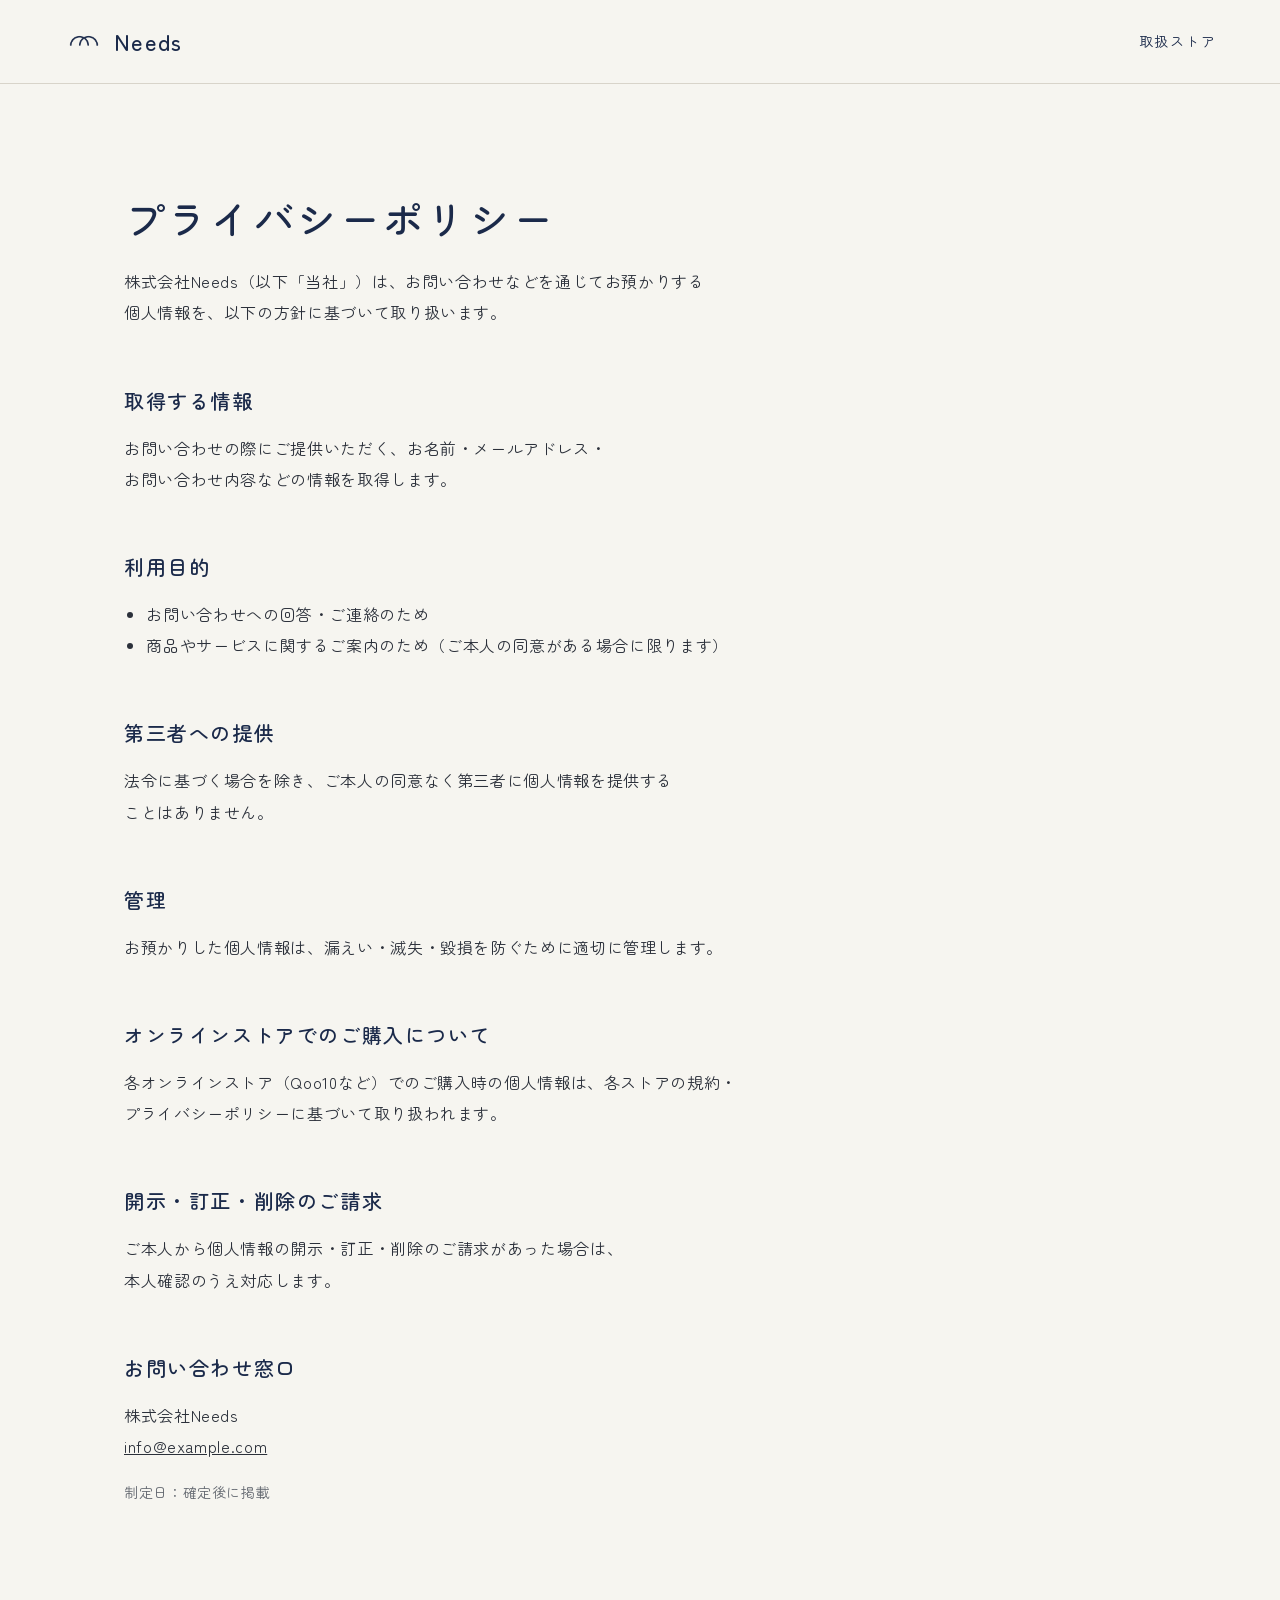
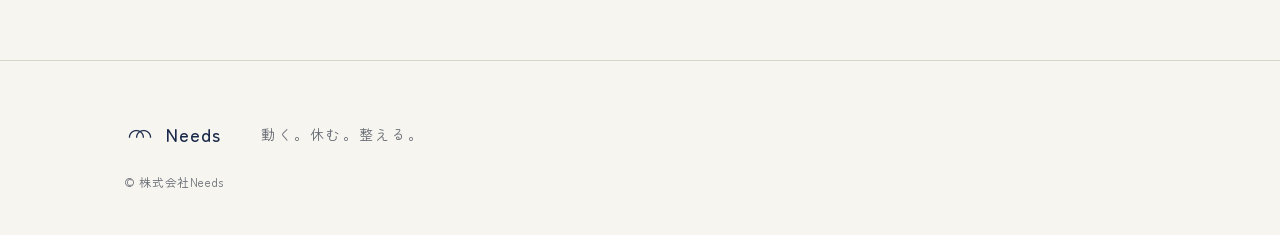
==== privacy/index.html @ da4162ab "Needs ブランドサイトを公開 - トップページ（コンセプト・取り扱うもの・提携サロン・はじめた理由・取扱ストアほか） - プライバシーポリシー - 店名・所在地・メールアドレス・ストアURLは仮の" ====
<!doctype html>
<html lang="ja">
<head>
  <meta charset="utf-8">
  <meta name="viewport" content="width=device-width, initial-scale=1, viewport-fit=cover">
  <title>プライバシーポリシー｜Needs</title>
  <meta name="robots" content="noindex">
  <link rel="icon" type="image/png" href="../favicon.png">
  <link rel="preconnect" href="https://fonts.googleapis.com">
  <link rel="preconnect" href="https://fonts.gstatic.com" crossorigin>
  <link rel="stylesheet" href="https://fonts.googleapis.com/css2?family=Zen+Maru+Gothic:wght@400;500;700&display=swap">
  <link rel="stylesheet" href="../assets/css/style.css">
</head>
<body class="page">

<header class="site-header">
  <a class="brand" href="../">
    <img src="../assets/icon/logo-mark.png" alt="" width="40" height="40">
    <span>Needs</span>
  </a>
  <nav class="site-nav" aria-label="サイト">
    <a href="../#stores" class="site-nav__store">取扱ストア</a>
  </nav>
</header>

<main class="policy">
  <div class="wrap">
    <h1>プライバシーポリシー</h1>
    <!-- TODO: 確認 公開前に内容を確認し、必要に応じて専門家のチェックを受ける -->
    <div class="prose">
      <p>株式会社Needs<wbr>（以下<wbr>「当社」）は、<wbr>お問い合わせなどを<wbr>通じてお預かりする<wbr>個人情報を、<wbr>以下の<wbr>方針に<wbr>基づいて<wbr>取り扱います。</p>

      <h2>取得する<wbr>情報</h2>
      <p>お問い合わせの<wbr>際に<wbr>ご提供いただく、<wbr>お名前・<wbr>メールアドレス・<wbr>お問い合わせ内容などの<wbr>情報を<wbr>取得します。</p>

      <h2>利用目的</h2>
      <ul>
        <li>お問い合わせへの<wbr>回答・<wbr>ご連絡の<wbr>ため</li>
        <li>商品や<wbr>サービスに<wbr>関する<wbr>ご案内の<wbr>ため<wbr>（ご本人の<wbr>同意が<wbr>ある<wbr>場合に<wbr>限ります）</li>
      </ul>

      <h2>第三者への<wbr>提供</h2>
      <p>法令に<wbr>基づく<wbr>場合を<wbr>除き、<wbr>ご本人の<wbr>同意なく<wbr>第三者に<wbr>個人情報を<wbr>提供する<wbr>ことは<wbr>ありません。</p>

      <h2>管理</h2>
      <p>お預かりした<wbr>個人情報は、<wbr>漏えい・滅失・毀損を<wbr>防ぐ<wbr>ために<wbr>適切に<wbr>管理します。</p>

      <h2>オンラインストアでの<wbr>ご購入に<wbr>ついて</h2>
      <p>各オンラインストア（Qoo10など）での<wbr>ご購入時の<wbr>個人情報は、<wbr>各ストアの<wbr>規約・プライバシーポリシーに<wbr>基づいて<wbr>取り扱われます。</p>

      <h2>開示・訂正・削除の<wbr>ご請求</h2>
      <p>ご本人から<wbr>個人情報の<wbr>開示・訂正・削除の<wbr>ご請求が<wbr>あった<wbr>場合は、<wbr>本人確認の<wbr>うえ対応します。</p>

      <h2>お問い合わせ窓口</h2>
      <!-- TODO: 差し替え 問い合わせメールアドレス -->
      <p>株式会社Needs<br><a href="mailto:info@example.com">info@example.com</a></p>

      <!-- TODO: 差し替え 制定日 -->
      <p class="policy__meta">制定日：確定後に<wbr>掲載</p>
    </div>
  </div>
</main>

<footer class="site-footer">
  <div class="wrap site-footer__inner">
    <a class="brand" href="../">
      <img src="../assets/icon/logo-mark.png" alt="" width="32" height="32">
      <span>Needs</span>
    </a>
    <p class="site-footer__tag">動く。<wbr>休む。<wbr>整える。</p>
    <p class="site-footer__copy"><small>&copy; 株式会社Needs</small></p>
  </div>
</footer>

</body>
</html>
---- assets/css/style.css ----
/* ==========================================================================
   Needs — セルフケアのセレクトショップ
   色: 生成り(paper) と 藍(ink) の2色が軸。ink の面は「はじめた理由」だけ。
   書体: Zen Maru Gothic 1書体。アイコンの丸い線端と揃える。
   ========================================================================== */

:root {
  --paper: #F6F5F0;
  --paper-2: #ECE9E1;
  --ink: #1B2A4A;
  --text: #2B303A;
  --muted: #62676F;
  --line: #D8D4CA;
  --moss: #5F7052;
  --on-ink: #EEF0F3;
  --on-ink-muted: #B9C0CC;

  --font: "Zen Maru Gothic", "Hiragino Maru Gothic ProN", "BIZ UDPGothic", "Hiragino Sans", "Yu Gothic", sans-serif;

  /* 文字サイズ（16px基準・約1.25倍刻み） */
  --fs-sm: 0.875rem;
  --fs-base: 1rem;
  --fs-md: 1.25rem;
  --fs-lg: clamp(1.375rem, 1.1rem + 1vw, 1.75rem);
  --fs-xl: clamp(1.75rem, 1.3rem + 1.8vw, 2.5rem);

  --gutter: clamp(20px, 5vw, 64px);
  --section: clamp(88px, 12vw, 168px);
  --measure: 34em;
}

*,
*::before,
*::after { box-sizing: border-box; }

html { scroll-behavior: smooth; }

body {
  margin: 0;
  background: var(--paper);
  color: var(--text);
  font-family: var(--font);
  font-size: var(--fs-base);
  line-height: 1.95;
  letter-spacing: 0.04em;
  font-feature-settings: "palt" 0;
  -webkit-font-smoothing: antialiased;
  text-rendering: optimizeLegibility;
}

img { display: block; max-width: 100%; height: auto; }

/* 日本語の改行：HTML に入れた <wbr>（文節の区切り、tools/add-wbr.py で挿入）でだけ折り返す。
   1文節が1行に収まらないときだけ、途中で折る */
body {
  word-break: keep-all;
  overflow-wrap: anywhere;
  line-break: strict;
}
p, li, h1, h2, h3, dd, figcaption { text-wrap: pretty; }
.ib { display: inline-block; }

h1, h2, h3, p, ul, ol, dl, dd, figure { margin: 0; }
ul, ol { padding: 0; list-style: none; }

h1, h2, h3 {
  color: var(--ink);
  font-weight: 500;
  line-height: 1.6;
  letter-spacing: 0.08em;
}

a { color: inherit; }

:focus-visible {
  outline: 2px solid var(--ink);
  outline-offset: 4px;
  border-radius: 2px;
}

.visually-hidden {
  position: absolute !important;
  width: 1px; height: 1px;
  overflow: hidden;
  clip: rect(0 0 0 0);
  white-space: nowrap;
}

.skip {
  position: absolute;
  left: 16px; top: -100px;
  z-index: 100;
  padding: 8px 16px;
  background: var(--ink);
  color: var(--on-ink);
}
.skip:focus { top: 16px; }

.wrap {
  width: 100%;
  max-width: 1160px;
  margin-inline: auto;
  padding-inline: var(--gutter);
}

.prose { max-width: var(--measure); }
.prose p + p { margin-top: 1.2em; }

/* ボタン：角丸は小さめ。ロゴの弧と喧嘩しない程度 */
.button {
  display: inline-flex;
  align-items: center;
  min-height: 52px;
  padding: 0 32px;
  border: 1px solid var(--ink);
  border-radius: 999px;
  background: var(--ink);
  color: var(--on-ink);
  font-size: var(--fs-sm);
  font-weight: 500;
  letter-spacing: 0.12em;
  text-decoration: none;
  transition: background-color .2s, color .2s;
}
.button:hover { background: transparent; color: var(--ink); }

.section-head { margin-bottom: clamp(40px, 6vw, 72px); }
.section-head h2 { font-size: var(--fs-xl); }
.section-head p { margin-top: 16px; max-width: var(--measure); color: var(--muted); }

/* --------------------------------------------------------------------------
   ヘッダー
   -------------------------------------------------------------------------- */
.site-header {
  position: absolute;
  inset: 0 0 auto 0;
  z-index: 10;
  display: flex;
  align-items: center;
  justify-content: space-between;
  gap: 24px;
  padding: calc(20px + env(safe-area-inset-top, 0px)) var(--gutter) 20px;
}

.brand {
  display: inline-flex;
  align-items: center;
  gap: 10px;
  color: var(--ink);
  font-size: 1.375rem;
  font-weight: 500;
  letter-spacing: 0.06em;
  text-decoration: none;
}
.brand img { width: 40px; height: 40px; }

.site-nav { display: flex; gap: clamp(20px, 3vw, 40px); }
.site-nav a {
  color: var(--ink);
  font-size: var(--fs-sm);
  letter-spacing: 0.1em;
  text-decoration: none;
  padding-block: 6px;
  background: linear-gradient(currentColor, currentColor) no-repeat left bottom / 0 1px;
  transition: background-size .25s;
}
.site-nav a:hover { background-size: 100% 1px; }

@media (max-width: 760px) {
  .site-nav a:not(.site-nav__store) { display: none; }
}

/* --------------------------------------------------------------------------
   ファーストビュー：キャッチを写真の左の余白に置く
   -------------------------------------------------------------------------- */
.hero {
  position: relative;
  min-height: min(100svh, 980px);
  overflow: hidden;
  isolation: isolate;
}

.hero__img {
  position: absolute;
  inset: 0;
  z-index: -2;
  width: 100%;
  height: 100%;
  object-fit: cover;
  object-position: 72% 50%;
}

.hero__body {
  position: relative;
  min-height: inherit;
  display: grid;
  grid-template-rows: 1fr auto;
  padding: calc(120px + env(safe-area-inset-top, 0px)) var(--gutter) clamp(40px, 7vh, 80px);
}

.hero__catch {
  align-self: center;
  margin-left: clamp(0px, 4vw, 72px);
  font-size: clamp(2.125rem, 1.2rem + 3.4vw, 4.25rem);
  font-weight: 500;
  line-height: 1.55;
  letter-spacing: 0.1em;
}
.hero__catch span {
  display: block;
  white-space: nowrap;
}

.hero__foot {
  display: flex;
  flex-wrap: wrap;
  align-items: flex-end;
  gap: 20px 40px;
}
.hero__lead {
  color: var(--ink);
  font-size: var(--fs-base);
  letter-spacing: 0.12em;
  line-height: 1.9;
}

@media (max-width: 760px) {
  .hero { min-height: 100svh; }
  .hero__img { object-position: 80% 50%; }
  /* 写真の上でも読めるよう、左側だけ生成り色を薄く重ねる */
  .hero::before {
    content: "";
    position: absolute;
    inset: 0;
    z-index: -1;
    background: linear-gradient(90deg, rgba(246, 245, 240, .88) 0%, rgba(246, 245, 240, .6) 48%, rgba(246, 245, 240, 0) 78%),
                linear-gradient(0deg, rgba(246, 245, 240, .92) 0%, rgba(246, 245, 240, 0) 36%);
  }
  .hero__body { padding-top: calc(104px + env(safe-area-inset-top, 0px)); }
  .hero__catch { align-self: start; margin: 8vh 0 0; font-size: clamp(1.875rem, 0.9rem + 4.6vw, 2.5rem); letter-spacing: 0.06em; }
}

/* ページ読み込み時の演出はここだけ：キャッチを1行ずつ */
@media (prefers-reduced-motion: no-preference) {
  .hero__catch span {
    opacity: 0;
    translate: 0 0.4em;
    animation: settle 1.4s cubic-bezier(.2, .7, .2, 1) forwards;
  }
  .hero__catch span:first-child { animation-delay: .2s; }
  .hero__catch span:last-child { animation-delay: .75s; }
  .hero__foot { opacity: 0; animation: settle 1s ease 1.4s forwards; }
}
@keyframes settle { to { opacity: 1; translate: 0 0; } }

/* --------------------------------------------------------------------------
   コンセプト：動く。休む。整える。
   -------------------------------------------------------------------------- */
.concept { padding-block: var(--section); }

.concept__lead {
  color: var(--ink);
  font-size: var(--fs-lg);
  line-height: 2;
  letter-spacing: 0.08em;
}

.verbs {
  display: grid;
  grid-template-columns: repeat(3, 1fr);
  margin-block: clamp(64px, 9vw, 120px);
  border-top: 1px solid var(--line);
  border-bottom: 1px solid var(--line);
}

/* 大きな言葉と、その下に添える文。3列を左から読む */
.verb {
  display: flex;
  flex-direction: column;
  align-items: center;
  gap: clamp(24px, 3vw, 36px);
  padding: clamp(40px, 6vw, 72px) clamp(12px, 2vw, 24px);
}
.verb + .verb { border-left: 1px solid var(--line); }

.verb__word {
  color: var(--ink);
  font-size: clamp(2rem, 0.8rem + 3.6vw, 4rem);
  font-weight: 500;
  line-height: 1.2;
  letter-spacing: 0.12em;
  white-space: nowrap;
}

.verb__text {
  color: var(--muted);
  font-size: var(--fs-sm);
  line-height: 1.9;
  letter-spacing: 0.06em;
  text-align: center;
}


@media (max-width: 760px) {
  .verbs { grid-template-columns: 1fr; }
  .verb {
    flex-direction: row;
    flex-wrap: wrap;
    justify-content: space-between;
    align-items: center;
    column-gap: 16px;
    row-gap: 4px;
    padding-block: 24px;
  }
  .verb + .verb { border-left: 0; border-top: 1px solid var(--line); }
  .verb__word { font-size: 2rem; letter-spacing: 0.08em; white-space: nowrap; }
  .verb__text { text-align: right; font-size: 0.8125rem; line-height: 1.8; letter-spacing: 0.04em; }
}

/* --------------------------------------------------------------------------
   取り扱うもの
   -------------------------------------------------------------------------- */
/* 直前のコンセプトと同じ地色なので、上の余白はコンセプト側の分だけにする */
.items { padding-block: 0 var(--section); }

.item-list {
  display: grid;
  grid-template-columns: repeat(3, 1fr);
  column-gap: clamp(24px, 4vw, 64px);
  row-gap: clamp(48px, 6vw, 80px);
}

.item img { width: 88px; height: 88px; margin-bottom: 20px; }
.item h3 { font-size: var(--fs-md); }
.item p { margin-top: 8px; color: var(--muted); font-size: var(--fs-sm); line-height: 1.9; }

@media (max-width: 900px) { .item-list { grid-template-columns: repeat(2, 1fr); } }
@media (max-width: 520px) {
  .item-list { grid-template-columns: 1fr; row-gap: 0; }
  .item {
    display: grid;
    grid-template-columns: 64px 1fr;
    column-gap: 20px;
    padding-block: 24px;
    border-top: 1px solid var(--line);
  }
  .item:last-child { border-bottom: 1px solid var(--line); }
  .item img { width: 64px; height: 64px; margin: 0; grid-row: span 2; }
  .item p { margin-top: 2px; }
}

/* --------------------------------------------------------------------------
   選ぶ基準
   -------------------------------------------------------------------------- */
.select { padding-bottom: var(--section); }

.select__grid {
  display: grid;
  grid-template-columns: minmax(0, 1fr) minmax(0, 1fr);
  gap: clamp(40px, 7vw, 112px);
  align-items: center;
}

.select__text h2 { font-size: clamp(1.625rem, 1rem + 1.5vw, 2.125rem); }
.select__intro { margin-top: 24px; max-width: var(--measure); }

.criteria { margin-top: 40px; border-top: 1px solid var(--line); }
.criteria li {
  position: relative;
  padding: 18px 0 18px 28px;
  border-bottom: 1px solid var(--line);
  color: var(--ink);
  line-height: 1.7;
}
.criteria li::before {
  content: "";
  position: absolute;
  left: 2px; top: 50%;
  width: 10px; height: 10px;
  margin-top: -5px;
  border: 1.5px solid var(--ink);
  border-radius: 50%;
}

.select__img { width: 100%; aspect-ratio: 4 / 5; object-fit: cover; object-position: 38% 50%; border-radius: 4px; }

@media (max-width: 860px) {
  .select__grid { grid-template-columns: 1fr; }
  .select__img { aspect-ratio: 4 / 3; order: -1; }
}

/* --------------------------------------------------------------------------
   提携サロン
   -------------------------------------------------------------------------- */
.salon { padding-bottom: var(--section); }

.salon__grid {
  display: grid;
  grid-template-columns: minmax(0, 1fr) minmax(0, 1fr);
  gap: clamp(40px, 6vw, 96px);
  align-items: start;
}

.salon__photos {
  display: grid;
  grid-template-columns: 1fr 1fr;
  gap: clamp(8px, 1.2vw, 16px);
}

.photo {
  aspect-ratio: 4 / 3;
  overflow: hidden;
  border-radius: 4px;
  background: var(--paper-2);
}
/* 外観写真は縦に近い比率なので、切らずにそのまま見せる */
.photo--main { grid-column: 1 / -1; aspect-ratio: 1170 / 1285; }
.photo img {
  width: 100%;
  height: 100%;
  object-fit: cover;
}

.salon__points li + li { margin-top: 36px; }
.salon__points h3 { font-size: var(--fs-md); }
.salon__points p { margin-top: 10px; }

.salon__info { margin-top: 48px; }
.salon__info div {
  display: grid;
  grid-template-columns: 6em 1fr;
  gap: 16px;
  padding-block: 14px;
  border-top: 1px solid var(--line);
}
.salon__info div:last-child { border-bottom: 1px solid var(--line); }
.salon__info dt { color: var(--muted); font-size: var(--fs-sm); padding-top: 2px; }
.salon__info .tbd { color: var(--muted); }

@media (max-width: 860px) {
  .salon__grid { grid-template-columns: 1fr; }
  .salon__photos { max-width: 560px; }
  .salon__text { max-width: var(--measure); }
}

/* --------------------------------------------------------------------------
   はじめた理由（藍の面）
   -------------------------------------------------------------------------- */
.reason {
  padding-block: var(--section);
  background: var(--ink);
  color: var(--on-ink);
}
.reason h2, .reason h3 { color: #fff; }

.reason__title { font-size: var(--fs-xl); }

.reason__block {
  display: grid;
  grid-template-columns: minmax(0, 5fr) minmax(0, 6fr);
  gap: clamp(24px, 6vw, 96px);
  margin-top: clamp(56px, 8vw, 104px);
  padding-top: clamp(40px, 5vw, 64px);
  border-top: 1px solid rgba(238, 240, 243, .22);
}
.reason__block h3 { font-size: clamp(1.25rem, 1rem + 0.6vw, 1.5rem); line-height: 1.8; }
.reason__block .prose { color: var(--on-ink-muted); }

.reason__block--media { grid-template-columns: minmax(0, 6fr) minmax(0, 5fr); align-items: start; }
.reason__block--media .prose { margin-top: 32px; }
.reason__block--media img { width: 100%; aspect-ratio: 4 / 3; object-fit: cover; border-radius: 4px; }

@media (max-width: 860px) {
  .reason__block, .reason__block--media { grid-template-columns: 1fr; }
}

/* 循環図：広い画面では円環の外側にラベル、狭い画面では縦の流れ */
.cycle {
  --ring: 300px;
  --label-h: 132px;
  position: relative;
  max-width: 820px;
  margin: clamp(80px, 10vw, 128px) auto 0;
  color: var(--on-ink-muted);
}

.cycle__list {
  display: grid;
  grid-template-columns: 1fr var(--ring) 1fr;
  grid-template-rows: var(--label-h) var(--ring) var(--label-h);
  gap: 20px;
}

.cycle__ring,
.cycle figcaption {
  position: absolute;
  left: 50%;
  top: calc(var(--label-h) + 20px);
  width: var(--ring);
  height: var(--ring);
  translate: -50% 0;
}

.cycle figcaption {
  display: grid;
  place-content: center;
  color: #fff;
  font-size: var(--fs-base);
  letter-spacing: 0.1em;
  line-height: 1.9;
  text-align: center;
}

.cycle__step {
  display: flex;
  flex-direction: column;
  align-items: center;
  justify-content: center;
  color: #fff;
  font-size: var(--fs-base);
  letter-spacing: 0.08em;
  line-height: 1.7;
  text-align: center;
}
.cycle__step img {
  width: 52px; height: 52px;
  margin-bottom: 12px;
  filter: brightness(0) invert(1);
}
.cycle__step:nth-child(1) { grid-area: 1 / 2; justify-content: flex-end; }
.cycle__step:nth-child(2) { grid-area: 2 / 3; justify-self: start; }
.cycle__step:nth-child(3) { grid-area: 3 / 2; justify-content: flex-start; }
.cycle__step:nth-child(4) { grid-area: 2 / 1; justify-self: end; }

@media (max-width: 760px) {
  .cycle { max-width: none; }
  .cycle figcaption { position: static; display: block; width: auto; height: auto; translate: none; margin-bottom: 28px; text-align: left; }
  .cycle__ring { display: none; }
  .cycle__list { display: block; }
  .cycle .cycle__step {
    position: relative;
    flex-direction: row;
    justify-content: flex-start;
    justify-self: auto;
    gap: 20px;
    padding-block: 14px;
    text-align: left;
  }
  .cycle__step img { width: 44px; height: 44px; margin: 0; flex: none; }
  /* ステップ間をつなぐ線 */
  .cycle__step + .cycle__step::before {
    content: "";
    position: absolute;
    left: 21px; top: -8px;
    width: 1px; height: 16px;
    background: var(--on-ink-muted);
  }
  .cycle__step br { display: none; }
}

/* --------------------------------------------------------------------------
   目指すこと
   -------------------------------------------------------------------------- */
.vision { padding-block: var(--section); }
.vision h2 { font-size: var(--fs-xl); }

.vision__list { margin-top: clamp(40px, 6vw, 72px); }
.vision__list li {
  padding-block: clamp(24px, 3vw, 36px);
  border-top: 1px solid var(--line);
  color: var(--ink);
  font-size: var(--fs-lg);
  line-height: 1.7;
  letter-spacing: 0.06em;
}
.vision__list li:last-child { border-bottom: 1px solid var(--line); }

.vision__body { margin-top: clamp(40px, 5vw, 64px); }

.vision__close {
  margin-top: clamp(72px, 10vw, 136px);
  color: var(--ink);
  font-size: var(--fs-xl);
  line-height: 1.9;
  letter-spacing: 0.12em;
  text-align: center;
}

/* --------------------------------------------------------------------------
   取扱ストア
   -------------------------------------------------------------------------- */
.stores {
  padding-block: var(--section);
  background: var(--paper-2);
}

.store {
  display: grid;
  grid-template-columns: minmax(10em, 1fr) auto minmax(0, 1.4fr);
  align-items: center;
  gap: 12px 32px;
  padding-block: 28px;
  border-top: 1px solid var(--line);
}
.store:last-child { border-bottom: 1px solid var(--line); }

.store__name { color: var(--ink); font-size: var(--fs-md); font-weight: 500; }
.store__note { color: var(--muted); font-size: var(--fs-sm); }
.store__link {
  justify-self: start;
  color: var(--ink);
  font-weight: 500;
  text-underline-offset: 6px;
  text-decoration-thickness: 1px;
}
.store__link:hover { text-decoration-thickness: 2px; }

.status {
  display: inline-flex;
  align-items: center;
  gap: 8px;
  color: var(--muted);
  font-size: var(--fs-sm);
  white-space: nowrap;
}
.status::before {
  content: "";
  width: 8px; height: 8px;
  border: 1.5px solid currentColor;
  border-radius: 50%;
}
.status--open { color: var(--moss); }
.status--open::before { background: currentColor; }

@media (max-width: 620px) {
  .store { grid-template-columns: 1fr auto; }
  .store__link, .store__note { grid-column: 1 / -1; }
}

/* --------------------------------------------------------------------------
   運営会社
   -------------------------------------------------------------------------- */
.company { padding-block: var(--section) 0; }

.company__grid {
  display: grid;
  grid-template-columns: minmax(0, 1fr) minmax(0, 2.2fr);
  gap: 40px;
}
.company h2 { font-size: var(--fs-xl); }

.company__table div {
  display: grid;
  grid-template-columns: 9em 1fr;
  gap: 16px;
  padding-block: 18px;
  border-top: 1px solid var(--line);
}
.company__table div:last-child { border-bottom: 1px solid var(--line); }
.company__table dt { color: var(--muted); font-size: var(--fs-sm); padding-top: 2px; }
.company__table dd { color: var(--text); }
.company__table .tbd { color: var(--muted); }

@media (max-width: 760px) {
  .company__grid { grid-template-columns: 1fr; }
  .company__table div { grid-template-columns: 1fr; gap: 2px; }
}

/* --------------------------------------------------------------------------
   お問い合わせ
   -------------------------------------------------------------------------- */
.contact { padding-block: var(--section); }
.contact h2 { font-size: var(--fs-xl); }
.contact p { margin-block: 24px 40px; max-width: var(--measure); }

/* --------------------------------------------------------------------------
   フッター
   -------------------------------------------------------------------------- */
.site-footer {
  padding-block: 56px calc(40px + env(safe-area-inset-bottom, 0px));
  border-top: 1px solid var(--line);
  font-size: var(--fs-sm);
}
.site-footer__inner {
  display: flex;
  flex-wrap: wrap;
  align-items: center;
  gap: 16px 40px;
}
.site-footer .brand { font-size: 1.125rem; }
.site-footer .brand img { width: 32px; height: 32px; }
.site-footer__tag { color: var(--muted); letter-spacing: 0.16em; }
.site-footer nav { margin-left: auto; }
.site-footer nav a { color: var(--muted); text-underline-offset: 5px; }
.site-footer__copy { width: 100%; color: var(--muted); }

@media (max-width: 620px) {
  .site-footer nav { margin-left: 0; width: 100%; }
}

/* --------------------------------------------------------------------------
   プライバシーポリシー（下層ページ）
   -------------------------------------------------------------------------- */
.page .site-header { position: static; border-bottom: 1px solid var(--line); }
.policy { padding-block: clamp(56px, 8vw, 104px) var(--section); }
.policy h1 { font-size: var(--fs-xl); }
.policy h2 { margin-top: 56px; font-size: var(--fs-md); }
.policy p, .policy ul { margin-top: 16px; }
.policy ul { padding-left: 1.4em; list-style: disc; }
.policy .prose { max-width: 40em; }
.policy__meta { margin-top: 56px; color: var(--muted); font-size: var(--fs-sm); }

/* --------------------------------------------------------------------------
   狭い画面での文字サイズ調整（改行が細切れにならないように。各セクションの指定より後に置く）
   -------------------------------------------------------------------------- */
@media (max-width: 520px) {
  .concept__lead { font-size: 1.125rem; letter-spacing: 0.04em; }
  .vision__list li { font-size: 1.1875rem; letter-spacing: 0.03em; }
  .verb { flex-direction: column; align-items: flex-start; padding-inline: 0; }
  .verb__text { text-align: left; }
}
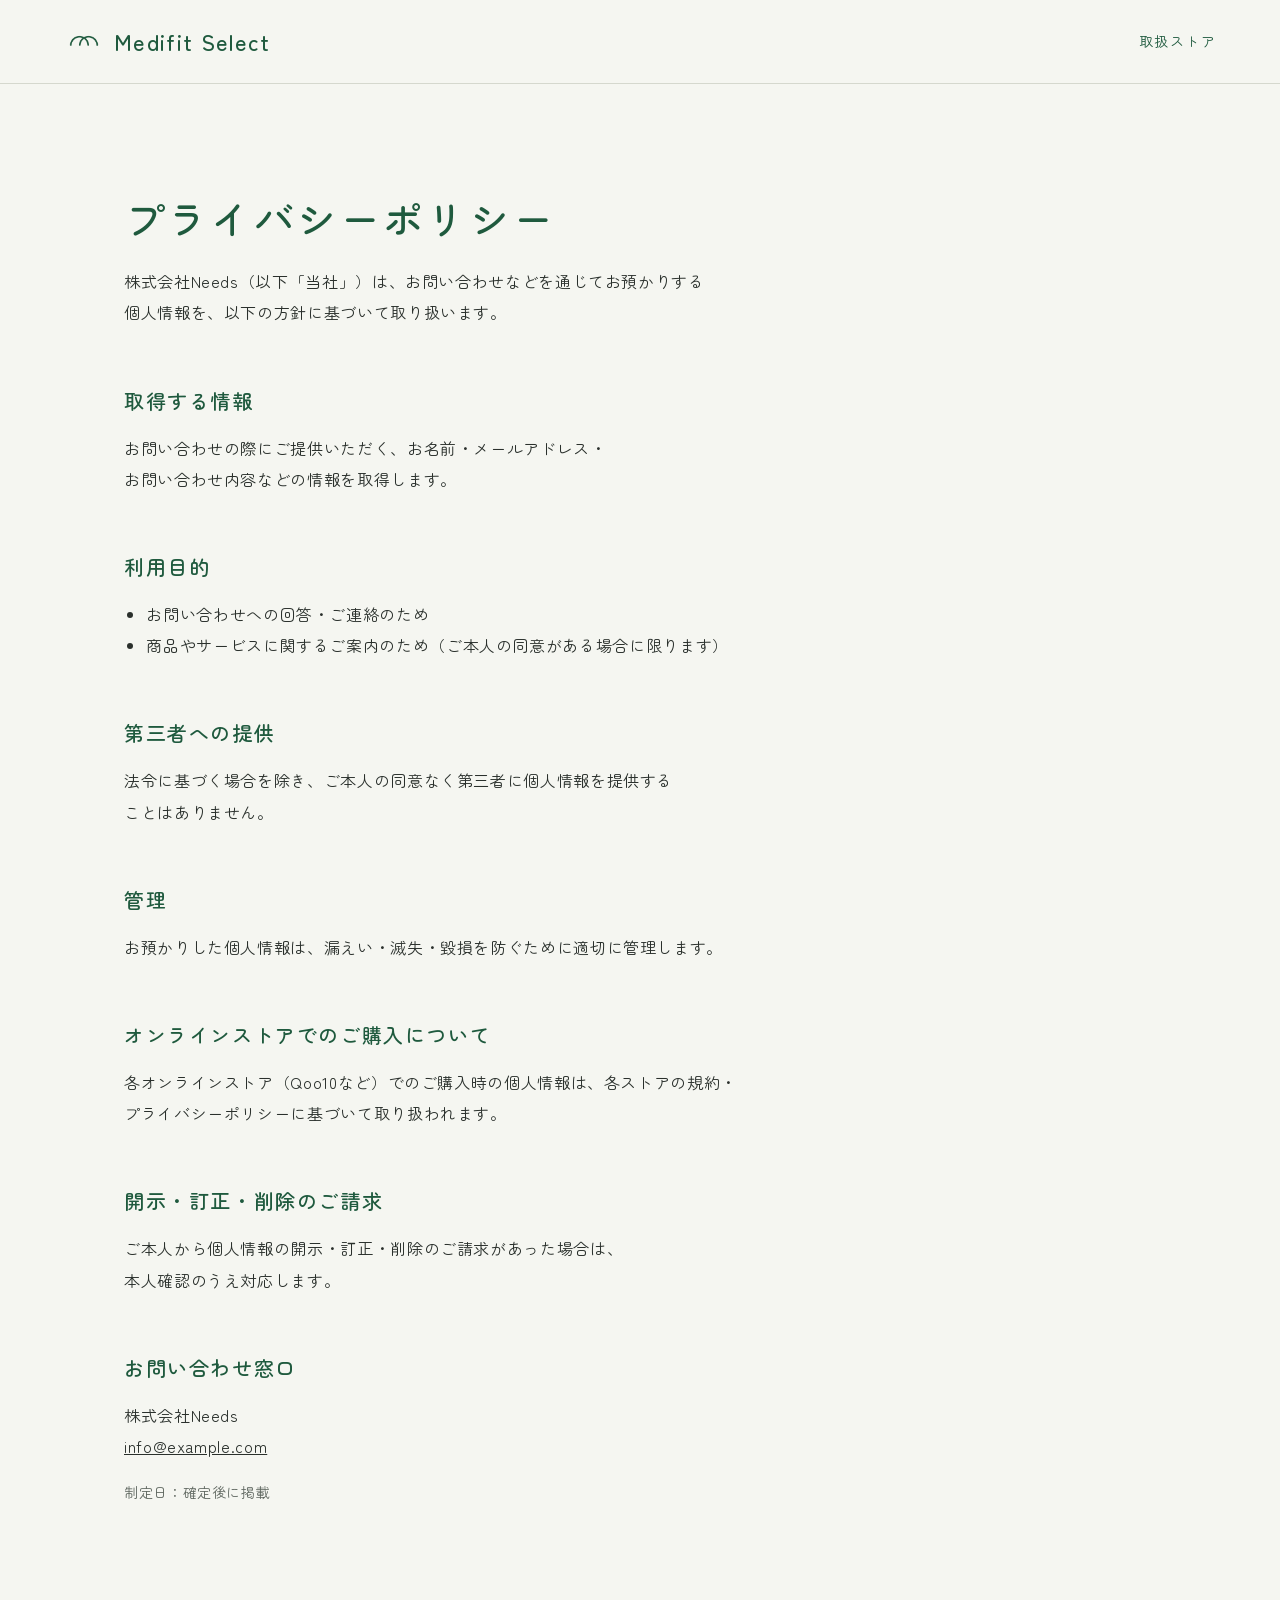
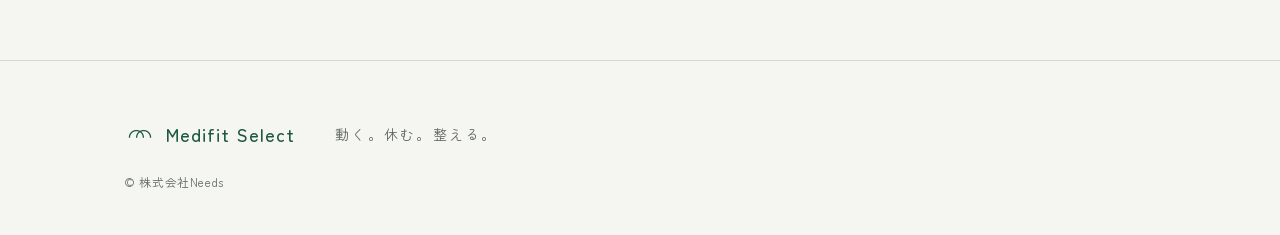
==== commit 4643b9f2: "ショップ名をMedifit Selectに変更、取扱ジャンルの画像とアイコンを更新 - title・OGP・ヘッダー・フッターの表記を Medifit Select に - 取扱ジャンルに合わせてFV" ====
--- a/privacy/index.html
+++ b/privacy/index.html
@@ -3,7 +3,7 @@
 <head>
   <meta charset="utf-8">
   <meta name="viewport" content="width=device-width, initial-scale=1, viewport-fit=cover">
-  <title>プライバシーポリシー｜Needs</title>
+  <title>プライバシーポリシー｜Medifit Select</title>
   <meta name="robots" content="noindex">
   <link rel="icon" type="image/png" href="../favicon.png">
   <link rel="preconnect" href="https://fonts.googleapis.com">
@@ -16,7 +16,7 @@
 <header class="site-header">
   <a class="brand" href="../">
     <img src="../assets/icon/logo-mark.png" alt="" width="40" height="40">
-    <span>Needs</span>
+    <span>Medifit Select</span>
   </a>
   <nav class="site-nav" aria-label="サイト">
     <a href="../#stores" class="site-nav__store">取扱ストア</a>
@@ -65,7 +65,7 @@
   <div class="wrap site-footer__inner">
     <a class="brand" href="../">
       <img src="../assets/icon/logo-mark.png" alt="" width="32" height="32">
-      <span>Needs</span>
+      <span>Medifit Select</span>
     </a>
     <p class="site-footer__tag">動く。<wbr>休む。<wbr>整える。</p>
     <p class="site-footer__copy"><small>&copy; 株式会社Needs</small></p>
--- a/assets/css/style.css
+++ b/assets/css/style.css
@@ -1,19 +1,20 @@
 /* ==========================================================================
    Needs — セルフケアのセレクトショップ
-   色: 生成り(paper) と 藍(ink) の2色が軸。ink の面は「はじめた理由」だけ。
+   色: 生成り(paper) と Medifit の深い緑(ink) の2色が軸。ink の面は「はじめた理由」だけ。
+        緑は店舗看板から採った色。accent（看板の明るい緑寄り）は「営業中」表示だけに使う。
    書体: Zen Maru Gothic 1書体。アイコンの丸い線端と揃える。
    ========================================================================== */
 
 :root {
-  --paper: #F6F5F0;
-  --paper-2: #ECE9E1;
-  --ink: #1B2A4A;
-  --text: #2B303A;
-  --muted: #62676F;
-  --line: #D8D4CA;
-  --moss: #5F7052;
-  --on-ink: #EEF0F3;
-  --on-ink-muted: #B9C0CC;
+  --paper: #F5F6F1;
+  --paper-2: #EAECE4;
+  --ink: #1F5A3E;
+  --accent: #087A40;
+  --text: #2A302C;
+  --muted: #5E665F;
+  --line: #D5D8CE;
+  --on-ink: #F1F5F2;
+  --on-ink-muted: #BFD3C8;
 
   --font: "Zen Maru Gothic", "Hiragino Maru Gothic ProN", "BIZ UDPGothic", "Hiragino Sans", "Yu Gothic", sans-serif;
 
@@ -233,8 +234,8 @@
     position: absolute;
     inset: 0;
     z-index: -1;
-    background: linear-gradient(90deg, rgba(246, 245, 240, .88) 0%, rgba(246, 245, 240, .6) 48%, rgba(246, 245, 240, 0) 78%),
-                linear-gradient(0deg, rgba(246, 245, 240, .92) 0%, rgba(246, 245, 240, 0) 36%);
+    background: linear-gradient(90deg, rgba(245, 246, 241, .88) 0%, rgba(245, 246, 241, .6) 48%, rgba(245, 246, 241, 0) 78%),
+                linear-gradient(0deg, rgba(245, 246, 241, .92) 0%, rgba(245, 246, 241, 0) 36%);
   }
   .hero__body { padding-top: calc(104px + env(safe-area-inset-top, 0px)); }
   .hero__catch { align-self: start; margin: 8vh 0 0; font-size: clamp(1.875rem, 0.9rem + 4.6vw, 2.5rem); letter-spacing: 0.06em; }
@@ -399,27 +400,64 @@
   grid-template-columns: minmax(0, 1fr) minmax(0, 1fr);
   gap: clamp(40px, 6vw, 96px);
   align-items: start;
-}
-
-.salon__photos {
-  display: grid;
-  grid-template-columns: 1fr 1fr;
-  gap: clamp(8px, 1.2vw, 16px);
-}
-
-.photo {
-  aspect-ratio: 4 / 3;
-  overflow: hidden;
+  margin-top: clamp(48px, 6vw, 80px);
+}
+
+/* 店舗写真のギャラリー：横スクロール。左端は本文の左端にそろえ、右は画面の端まで流す */
+.gallery {
+  --edge: max(var(--gutter), calc((100vw - 1160px) / 2 + var(--gutter)));
+}
+.gallery__track {
+  display: flex;
+  gap: clamp(12px, 1.6vw, 20px);
+  margin: 0;
+  padding: 0 var(--edge) 12px;
+  overflow-x: auto;
+  scroll-snap-type: x mandatory;
+  scroll-padding-inline: var(--edge);
+  overscroll-behavior-x: contain;
+  scrollbar-width: thin;
+  scrollbar-color: var(--line) transparent;
+}
+.gallery__track:focus-visible { outline-offset: -2px; }
+.gallery__item { flex: none; scroll-snap-align: start; }
+.gallery__item img {
+  width: auto;
+  height: clamp(300px, 36vw, 520px);
+  /* 横長の写真がスマホの画面幅を超えないように。超える分は左右を少し切る */
+  max-width: calc(100vw - var(--gutter) * 2 - 32px);
+  object-fit: cover;
   border-radius: 4px;
   background: var(--paper-2);
 }
-/* 外観写真は縦に近い比率なので、切らずにそのまま見せる */
-.photo--main { grid-column: 1 / -1; aspect-ratio: 1170 / 1285; }
-.photo img {
-  width: 100%;
-  height: 100%;
-  object-fit: cover;
-}
+.gallery__item p {
+  margin-top: 10px;
+  color: var(--muted);
+  font-size: var(--fs-sm);
+}
+
+.gallery__nav {
+  display: flex;
+  justify-content: flex-end;
+  gap: 8px;
+  margin-top: 16px;
+}
+.gallery__btn {
+  display: grid;
+  place-items: center;
+  width: 44px;
+  height: 44px;
+  padding: 0;
+  border: 1px solid var(--ink);
+  border-radius: 50%;
+  background: transparent;
+  color: var(--ink);
+  cursor: pointer;
+  transition: background-color .2s, color .2s, opacity .2s;
+}
+.gallery__btn svg { width: 20px; height: 20px; fill: none; stroke: currentColor; stroke-width: 1.6; stroke-linecap: round; stroke-linejoin: round; }
+.gallery__btn:hover:not(:disabled) { background: var(--ink); color: var(--on-ink); }
+.gallery__btn:disabled { opacity: .3; cursor: default; }
 
 .salon__points li + li { margin-top: 36px; }
 .salon__points h3 { font-size: var(--fs-md); }
@@ -439,12 +477,11 @@
 
 @media (max-width: 860px) {
   .salon__grid { grid-template-columns: 1fr; }
-  .salon__photos { max-width: 560px; }
-  .salon__text { max-width: var(--measure); }
-}
-
-/* --------------------------------------------------------------------------
-   はじめた理由（藍の面）
+  .salon__points { max-width: var(--measure); }
+}
+
+/* --------------------------------------------------------------------------
+   はじめた理由（緑の面）
    -------------------------------------------------------------------------- */
 .reason {
   padding-block: var(--section);
@@ -461,7 +498,7 @@
   gap: clamp(24px, 6vw, 96px);
   margin-top: clamp(56px, 8vw, 104px);
   padding-top: clamp(40px, 5vw, 64px);
-  border-top: 1px solid rgba(238, 240, 243, .22);
+  border-top: 1px solid rgba(241, 245, 242, .24);
 }
 .reason__block h3 { font-size: clamp(1.25rem, 1rem + 0.6vw, 1.5rem); line-height: 1.8; }
 .reason__block .prose { color: var(--on-ink-muted); }
@@ -629,7 +666,7 @@
   border: 1.5px solid currentColor;
   border-radius: 50%;
 }
-.status--open { color: var(--moss); }
+.status--open { color: var(--accent); }
 .status--open::before { background: currentColor; }
 
 @media (max-width: 620px) {
@@ -719,3 +756,11 @@
   .verb { flex-direction: column; align-items: flex-start; padding-inline: 0; }
   .verb__text { text-align: left; }
 }
+
+.salon__map {
+  display: inline-block;
+  margin-top: 4px;
+  color: var(--ink);
+  font-size: var(--fs-sm);
+  text-underline-offset: 5px;
+}
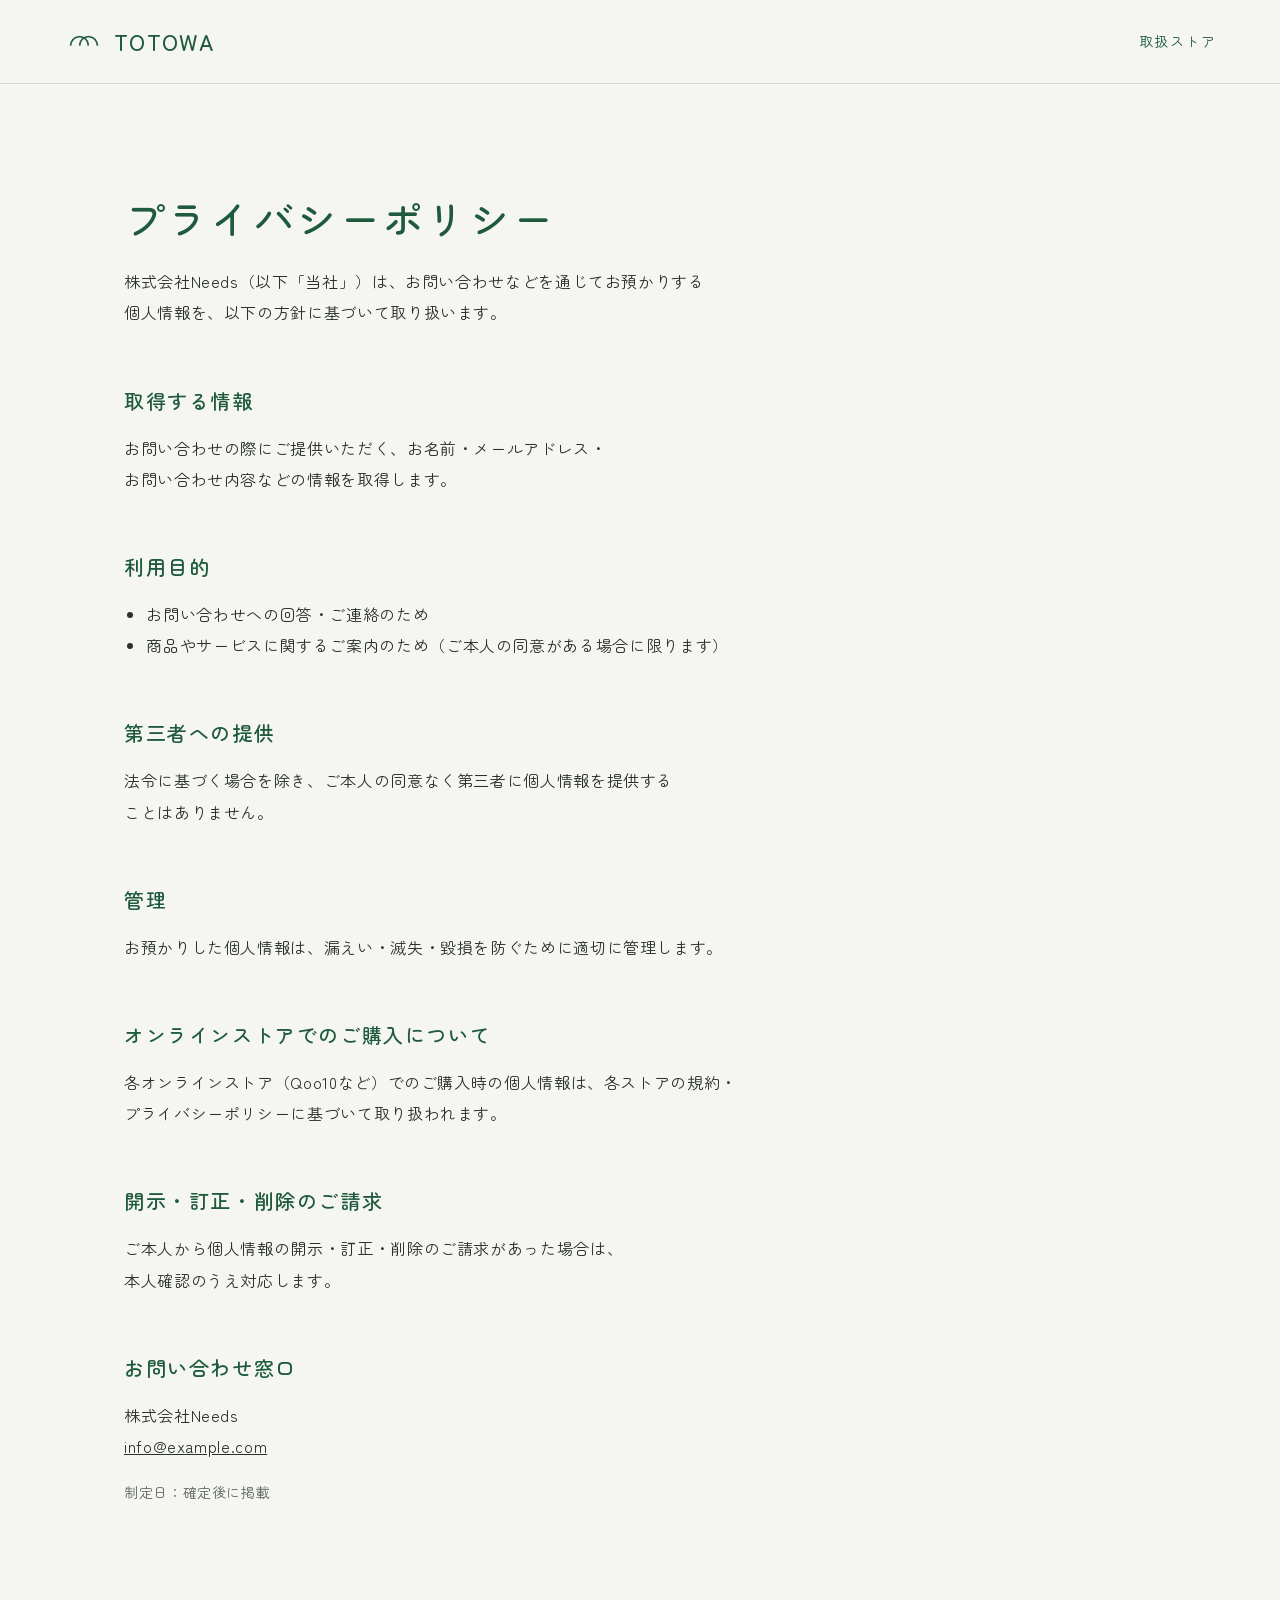
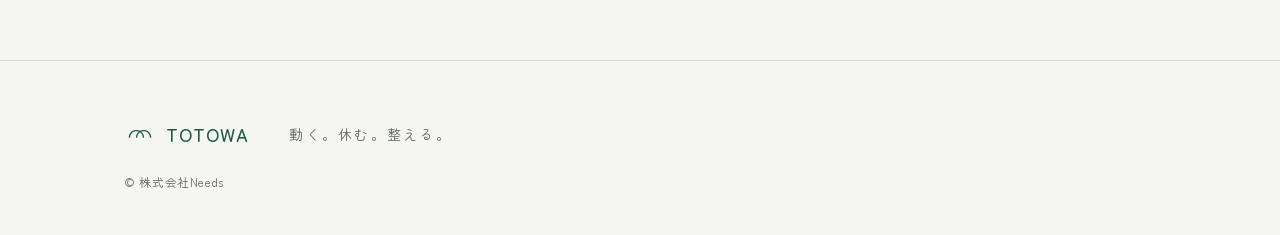
==== commit 7e13e4fe: "ショップ名を TOTOWA に変更 Co-Authored-By: Claude Opus 5.5 <noreply@anthropic.com>" ====
--- a/privacy/index.html
+++ b/privacy/index.html
@@ -3,7 +3,7 @@
 <head>
   <meta charset="utf-8">
   <meta name="viewport" content="width=device-width, initial-scale=1, viewport-fit=cover">
-  <title>プライバシーポリシー｜Medifit Select</title>
+  <title>プライバシーポリシー｜TOTOWA</title>
   <meta name="robots" content="noindex">
   <link rel="icon" type="image/png" href="../favicon.png">
   <link rel="preconnect" href="https://fonts.googleapis.com">
@@ -16,7 +16,7 @@
 <header class="site-header">
   <a class="brand" href="../">
     <img src="../assets/icon/logo-mark.png" alt="" width="40" height="40">
-    <span>Medifit Select</span>
+    <span>TOTOWA</span>
   </a>
   <nav class="site-nav" aria-label="サイト">
     <a href="../#stores" class="site-nav__store">取扱ストア</a>
@@ -65,7 +65,7 @@
   <div class="wrap site-footer__inner">
     <a class="brand" href="../">
       <img src="../assets/icon/logo-mark.png" alt="" width="32" height="32">
-      <span>Medifit Select</span>
+      <span>TOTOWA</span>
     </a>
     <p class="site-footer__tag">動く。<wbr>休む。<wbr>整える。</p>
     <p class="site-footer__copy"><small>&copy; 株式会社Needs</small></p>
--- a/assets/css/style.css
+++ b/assets/css/style.css
@@ -1,5 +1,5 @@
 /* ==========================================================================
-   Needs — セルフケアのセレクトショップ
+   TOTOWA — セルフケアのセレクトショップ
    色: 生成り(paper) と Medifit の深い緑(ink) の2色が軸。ink の面は「はじめた理由」だけ。
         緑は店舗看板から採った色。accent（看板の明るい緑寄り）は「営業中」表示だけに使う。
    書体: Zen Maru Gothic 1書体。アイコンの丸い線端と揃える。
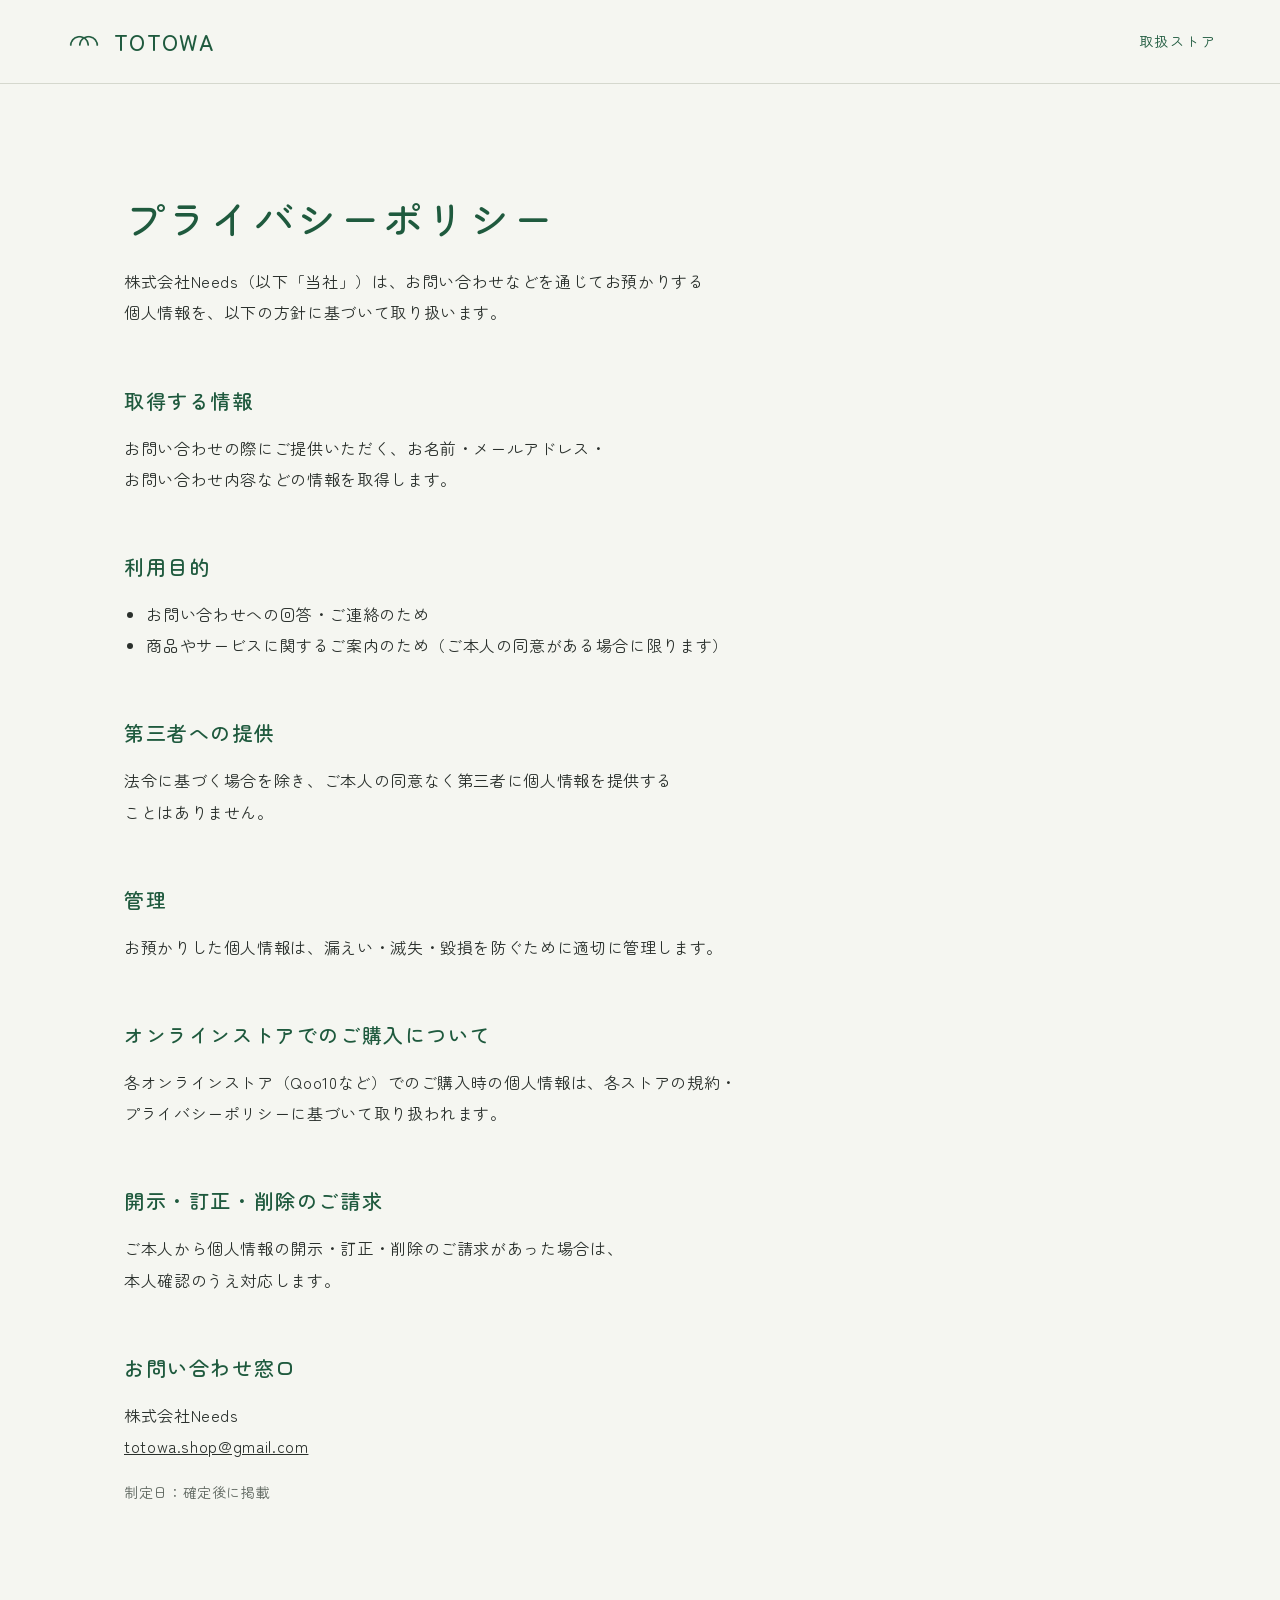
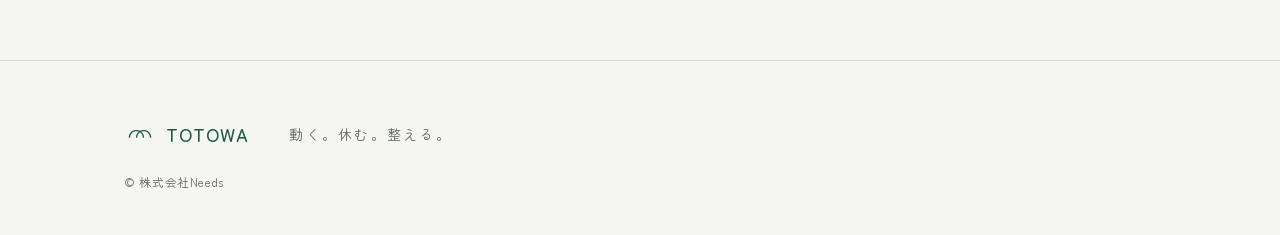
==== commit 02c794fe: "会社情報・問い合わせメール・Qoo10のURLを確定値に更新 Co-Authored-By: Claude Opus 5.5 <noreply@anthropic.com>" ====
--- a/privacy/index.html
+++ b/privacy/index.html
@@ -52,8 +52,7 @@
       <p>ご本人から<wbr>個人情報の<wbr>開示・訂正・削除の<wbr>ご請求が<wbr>あった<wbr>場合は、<wbr>本人確認の<wbr>うえ対応します。</p>
 
       <h2>お問い合わせ窓口</h2>
-      <!-- TODO: 差し替え 問い合わせメールアドレス -->
-      <p>株式会社Needs<br><a href="mailto:info@example.com">info@example.com</a></p>
+      <p>株式会社Needs<br><a href="mailto:totowa.shop@gmail.com">totowa.shop@gmail.com</a></p>
 
       <!-- TODO: 差し替え 制定日 -->
       <p class="policy__meta">制定日：確定後に<wbr>掲載</p>
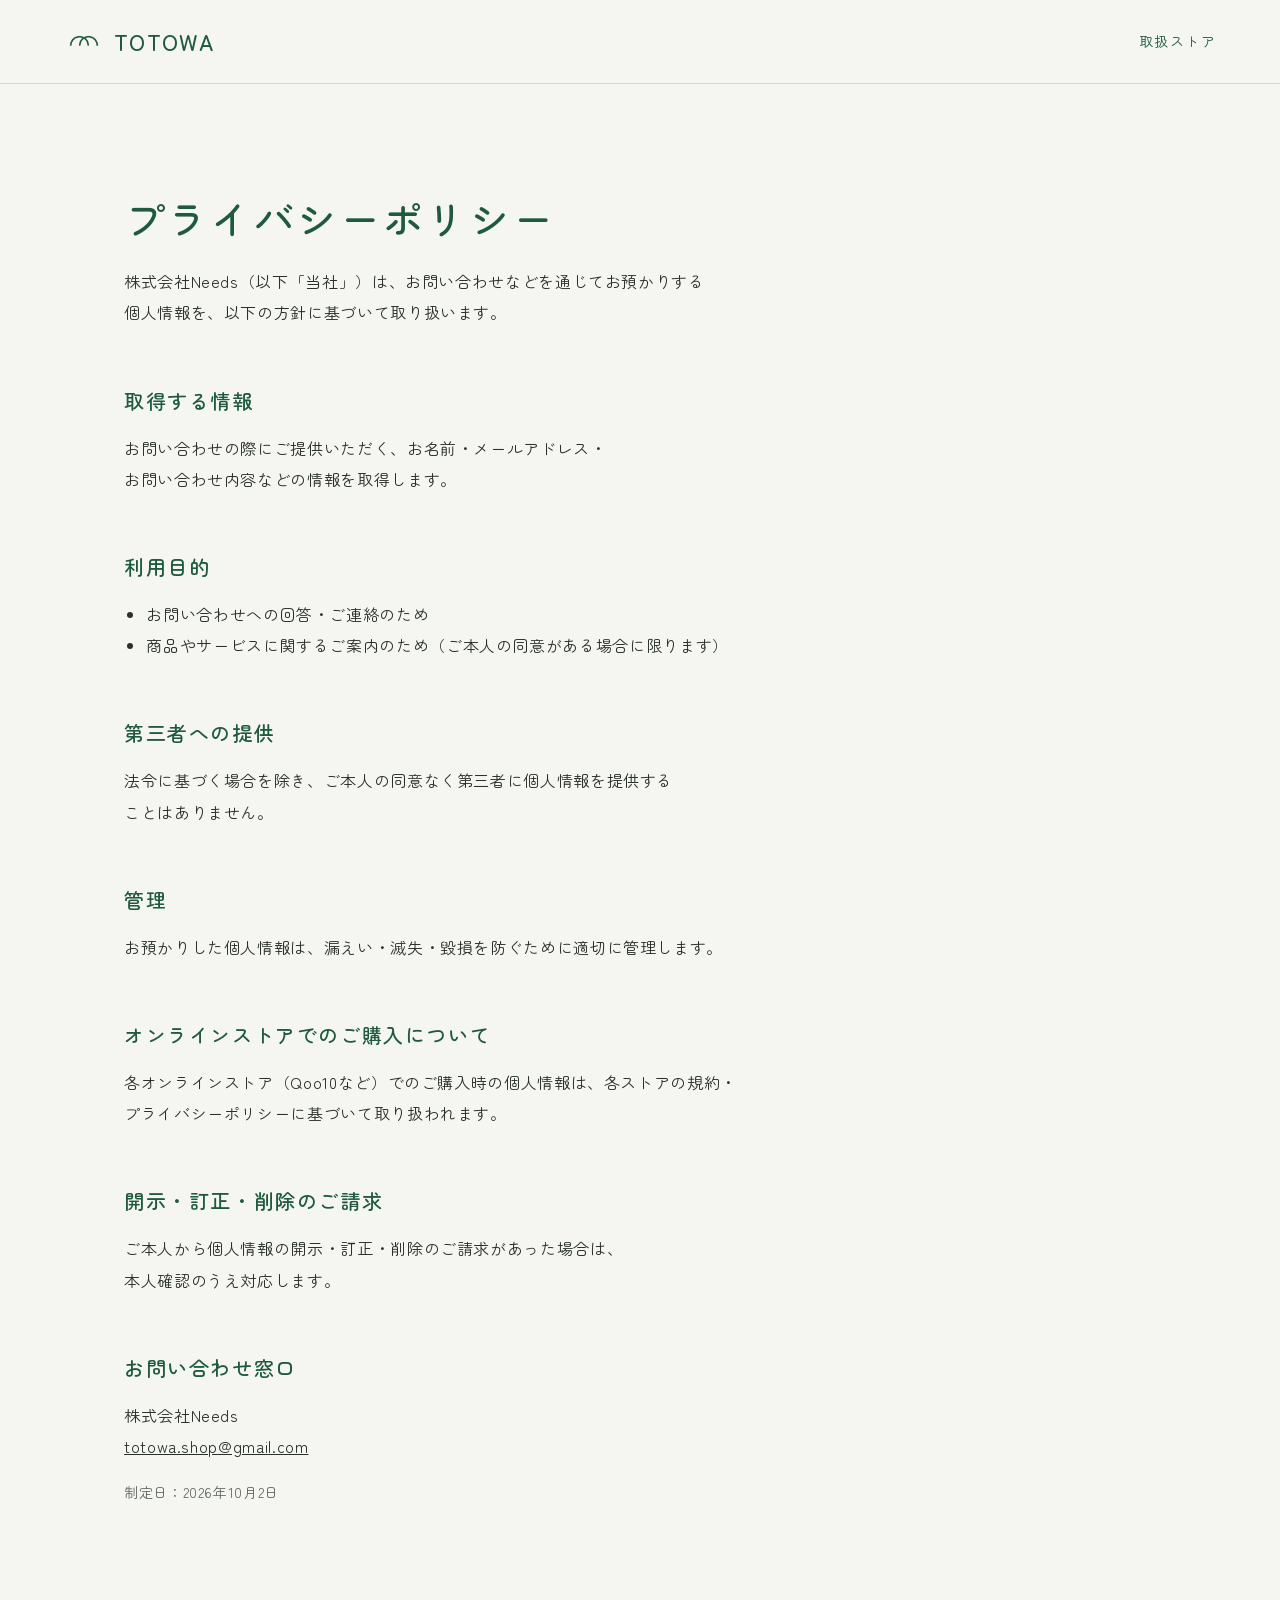
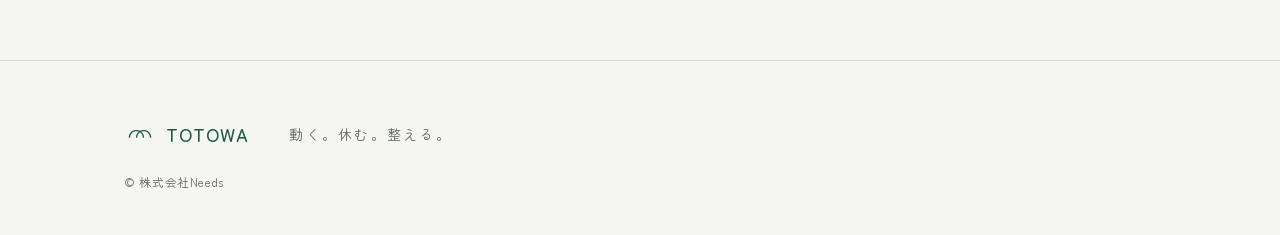
==== commit f5e27f84: "プライバシーポリシーの制定日を記載 Co-Authored-By: Claude Opus 5.5 <noreply@anthropic.com>" ====
--- a/privacy/index.html
+++ b/privacy/index.html
@@ -54,8 +54,7 @@
       <h2>お問い合わせ窓口</h2>
       <p>株式会社Needs<br><a href="mailto:totowa.shop@gmail.com">totowa.shop@gmail.com</a></p>
 
-      <!-- TODO: 差し替え 制定日 -->
-      <p class="policy__meta">制定日：確定後に<wbr>掲載</p>
+      <p class="policy__meta">制定日：2026年10月2日</p>
     </div>
   </div>
 </main>
